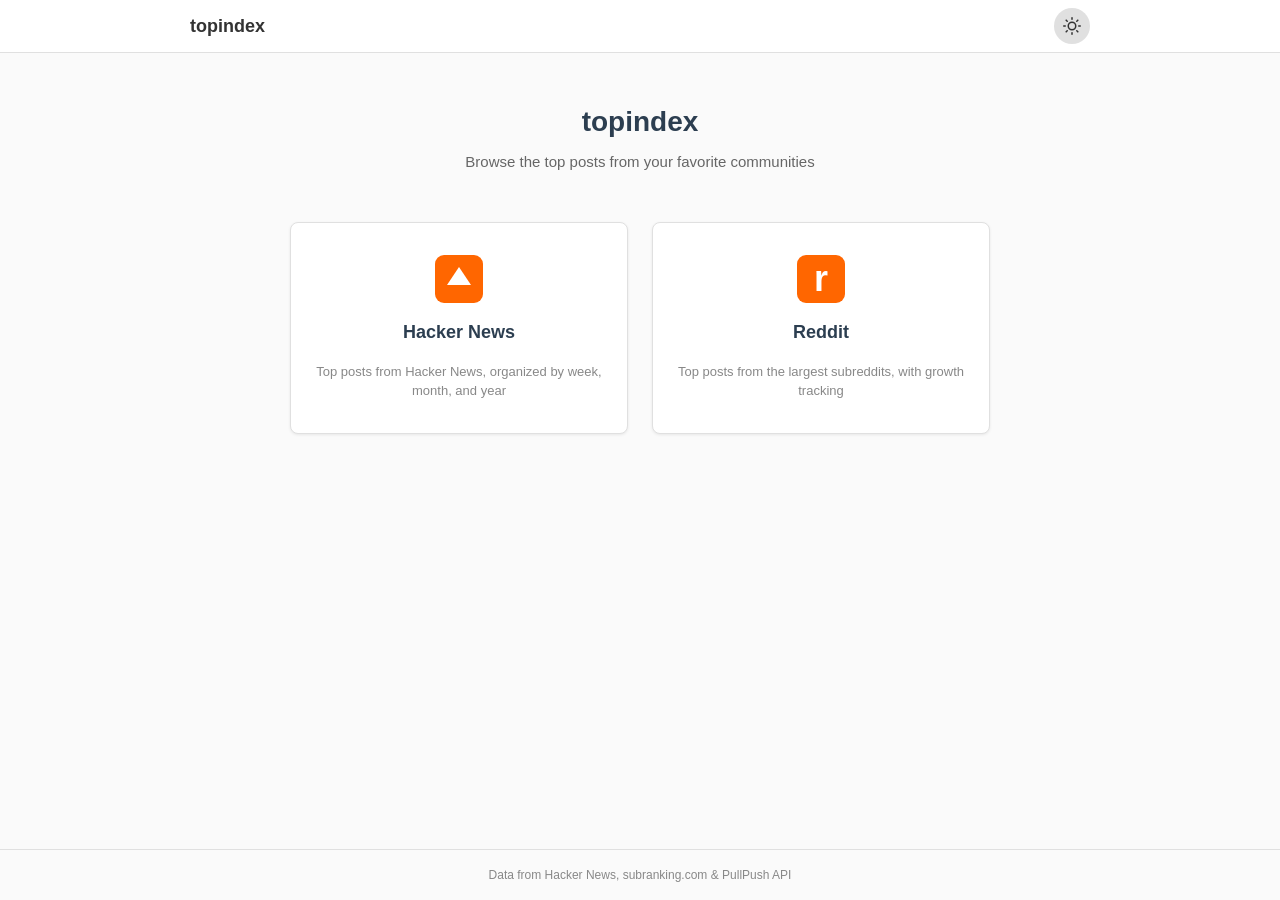
==== index.html @ 68e468b0 "Initial commit: topindex site with hackernews and reddit sub-sites - Root landing page with cards li" ====
<!DOCTYPE html>
<html lang="en">
<head>
<meta charset="UTF-8">
<script>!function(){var e=localStorage.getItem('ti_theme');e||(e=matchMedia('(prefers-color-scheme:dark)').matches?'dark':'light');document.documentElement.setAttribute('data-theme',e)}()</script>
<meta name="viewport" content="width=device-width, initial-scale=1.0">
<link rel="icon" type="image/svg+xml" href="favicon.svg">
<title>topindex</title>
<style>
:root {
    --bg: #fafafa;
    --bg-card: #ffffff;
    --bg-card-hover: #fff8f0;
    --bg-header: #ffffff;
    --text: #333;
    --text-heading: #2c3e50;
    --text-secondary: #666;
    --text-muted: #888;
    --accent: #ff6600;
    --accent-hover: #e85d00;
    --border: #e0e0e0;
    --border-header: #e0e0e0;
    --bg-btn: #e0e0e0;
    --bg-btn-hover: #d0d0d0;
    --shadow: rgba(0,0,0,0.08);
    --shadow-hover: rgba(0,0,0,0.14);
}
[data-theme="dark"] {
    --bg: #1a1a1b;
    --bg-card: #272729;
    --bg-card-hover: #2d2520;
    --bg-header: #272729;
    --text: #d7dadc;
    --text-heading: #f0f0f0;
    --text-secondary: #aaa;
    --text-muted: #818384;
    --accent: #ff7a1a;
    --accent-hover: #ff8833;
    --border: #3a3a3c;
    --border-header: #3a3a3c;
    --bg-btn: #3a3a3a;
    --bg-btn-hover: #4a4a4a;
    --shadow: rgba(0,0,0,0.2);
    --shadow-hover: rgba(0,0,0,0.3);
}

* { margin: 0; padding: 0; box-sizing: border-box; }

body {
    font-family: -apple-system, BlinkMacSystemFont, "Segoe UI", Roboto, Helvetica, Arial, sans-serif;
    color: var(--text);
    background: var(--bg);
    line-height: 1.5;
    min-height: 100vh;
    display: flex;
    flex-direction: column;
}

.site-header {
    background: var(--bg-header);
    border-bottom: 1px solid var(--border-header);
    padding: 8px 16px;
}
.site-header-inner {
    max-width: 900px;
    margin: 0 auto;
    display: flex;
    align-items: center;
    justify-content: space-between;
}
.site-header h1 {
    margin: 0;
    font-size: 18px;
    font-weight: 700;
}
.site-header h1 a {
    color: var(--text);
    text-decoration: none;
}
.site-header h1 a:hover {
    color: var(--accent);
}
.theme-toggle {
    background: var(--bg-btn);
    border: none;
    border-radius: 50%;
    width: 36px;
    height: 36px;
    cursor: pointer;
    font-size: 18px;
    display: flex;
    align-items: center;
    justify-content: center;
    transition: all 0.15s ease;
    color: var(--text);
}
.theme-toggle:hover {
    background: var(--bg-btn-hover);
    transform: scale(1.1);
}
.icon-sun, .icon-moon { width: 18px; height: 18px; }
[data-theme="light"] .icon-moon,
[data-theme="dark"] .icon-sun { display: none; }
[data-theme="light"] .icon-sun,
[data-theme="dark"] .icon-moon { display: block; }

main {
    flex: 1;
    max-width: 900px;
    width: 100%;
    margin: 0 auto;
    padding: 48px 16px;
}

.hero {
    text-align: center;
    margin-bottom: 48px;
}
.hero h2 {
    font-size: 28px;
    font-weight: 700;
    color: var(--text-heading);
    margin-bottom: 8px;
}
.hero p {
    font-size: 15px;
    color: var(--text-secondary);
}

.sites {
    display: grid;
    grid-template-columns: 1fr 1fr;
    gap: 24px;
    max-width: 700px;
    margin: 0 auto;
}

.site-card {
    background: var(--bg-card);
    border: 1px solid var(--border);
    border-radius: 8px;
    padding: 32px 24px;
    text-decoration: none;
    color: var(--text);
    transition: all 0.15s ease;
    display: flex;
    flex-direction: column;
    align-items: center;
    gap: 16px;
    box-shadow: 0 1px 3px var(--shadow);
}
.site-card:hover {
    border-color: var(--accent);
    box-shadow: 0 4px 12px var(--shadow-hover);
    background: var(--bg-card-hover);
    transform: translateY(-2px);
}
.site-card:visited {
    color: var(--text);
}

.site-icon {
    width: 48px;
    height: 48px;
}

.site-card h3 {
    font-size: 18px;
    font-weight: 600;
    color: var(--text-heading);
    margin: 0;
}
.site-card:hover h3 {
    color: var(--accent);
}

.site-card p {
    font-size: 13px;
    color: var(--text-muted);
    text-align: center;
    margin: 0;
}

.site-footer {
    text-align: center;
    padding: 16px;
    font-size: 12px;
    color: var(--text-muted);
    border-top: 1px solid var(--border);
}
.site-footer a {
    color: var(--text-muted);
    text-decoration: none;
}
.site-footer a:hover {
    color: var(--accent);
    text-decoration: underline;
}

@media (max-width: 600px) {
    .sites {
        grid-template-columns: 1fr;
        gap: 16px;
    }
    .hero h2 {
        font-size: 22px;
    }
    main {
        padding: 32px 16px;
    }
}
</style>
</head>
<body>

<header class="site-header">
    <div class="site-header-inner">
        <h1><a href="/">topindex</a></h1>
        <button class="theme-toggle" onclick="toggleTheme()" aria-label="Toggle dark mode">
            <svg class="icon-sun" xmlns="http://www.w3.org/2000/svg" viewBox="0 0 24 24" fill="none" stroke="currentColor" stroke-width="2" stroke-linecap="round" stroke-linejoin="round"><circle cx="12" cy="12" r="5"/><line x1="12" y1="1" x2="12" y2="3"/><line x1="12" y1="21" x2="12" y2="23"/><line x1="4.22" y1="4.22" x2="5.64" y2="5.64"/><line x1="18.36" y1="18.36" x2="19.78" y2="19.78"/><line x1="1" y1="12" x2="3" y2="12"/><line x1="21" y1="12" x2="23" y2="12"/><line x1="4.22" y1="19.78" x2="5.64" y2="18.36"/><line x1="18.36" y1="5.64" x2="19.78" y2="4.22"/></svg>
            <svg class="icon-moon" xmlns="http://www.w3.org/2000/svg" viewBox="0 0 24 24" fill="none" stroke="currentColor" stroke-width="2" stroke-linecap="round" stroke-linejoin="round"><path d="M21 12.79A9 9 0 1 1 11.21 3 7 7 0 0 0 21 12.79z"/></svg>
        </button>
    </div>
</header>

<main>
    <div class="hero">
        <h2>topindex</h2>
        <p>Browse the top posts from your favorite communities</p>
    </div>

    <div class="sites">

        <a href="hackernews/" class="site-card">
            <svg class="site-icon" viewBox="0 0 32 32" xmlns="http://www.w3.org/2000/svg"><rect width="32" height="32" rx="6" fill="#ff6600"/><polygon points="16,8 24,20 8,20" fill="white"/></svg>
            <h3>Hacker News</h3>
            <p>Top posts from Hacker News, organized by week, month, and year</p>
        </a>

        <a href="reddit/" class="site-card">
            <svg class="site-icon" viewBox="0 0 32 32" xmlns="http://www.w3.org/2000/svg"><rect width="32" height="32" rx="6" fill="#ff6600"/><text x="16" y="24" text-anchor="middle" font-family="-apple-system,BlinkMacSystemFont,sans-serif" font-size="24" font-weight="700" fill="#fff">r</text></svg>
            <h3>Reddit</h3>
            <p>Top posts from the largest subreddits, with growth tracking</p>
        </a>
    </div>
</main>

<footer class="site-footer">
    Data from <a href="https://news.ycombinator.com" target="_blank" rel="noopener">Hacker News</a>,
    <a href="https://subranking.com" target="_blank" rel="noopener">subranking.com</a> &amp;
    <a href="https://pullpush.io" target="_blank" rel="noopener">PullPush API</a>
</footer>

<script>
function toggleTheme() {
    var t = document.documentElement;
    var c = t.getAttribute('data-theme') === 'dark' ? 'light' : 'dark';
    t.setAttribute('data-theme', c);
    localStorage.setItem('ti_theme', c);
    // Sync with sub-site themes
    localStorage.setItem('theme', c);
    localStorage.setItem('hn_theme', c);
}
</script>
</body>
</html>
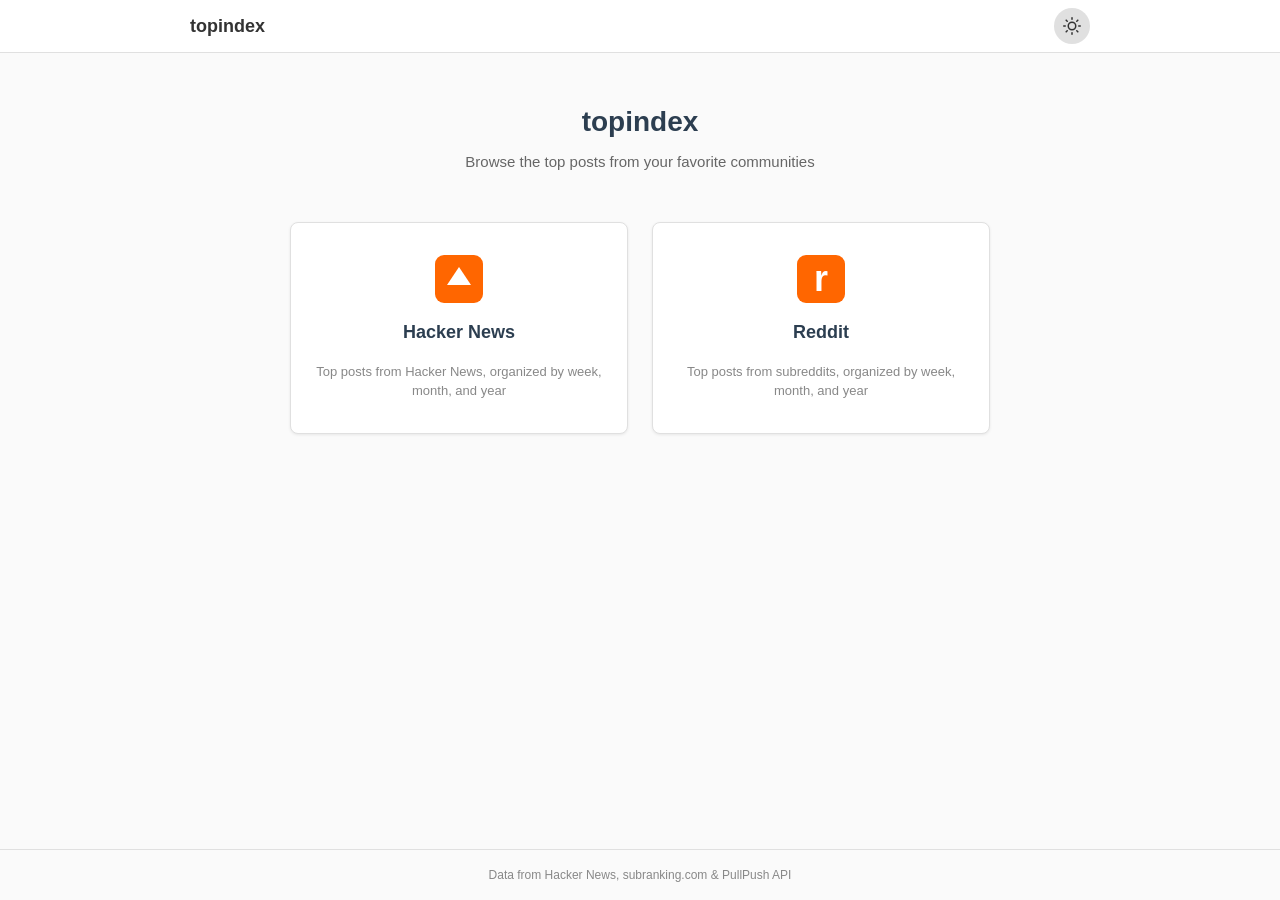
==== commit 9527a7ae: "Update Reddit card description on root index" ====
--- a/index.html
+++ b/index.html
@@ -240,7 +240,7 @@
         <a href="reddit/" class="site-card">
             <svg class="site-icon" viewBox="0 0 32 32" xmlns="http://www.w3.org/2000/svg"><rect width="32" height="32" rx="6" fill="#ff6600"/><text x="16" y="24" text-anchor="middle" font-family="-apple-system,BlinkMacSystemFont,sans-serif" font-size="24" font-weight="700" fill="#fff">r</text></svg>
             <h3>Reddit</h3>
-            <p>Top posts from the largest subreddits, with growth tracking</p>
+            <p>Top posts from subreddits, organized by week, month, and year</p>
         </a>
     </div>
 </main>
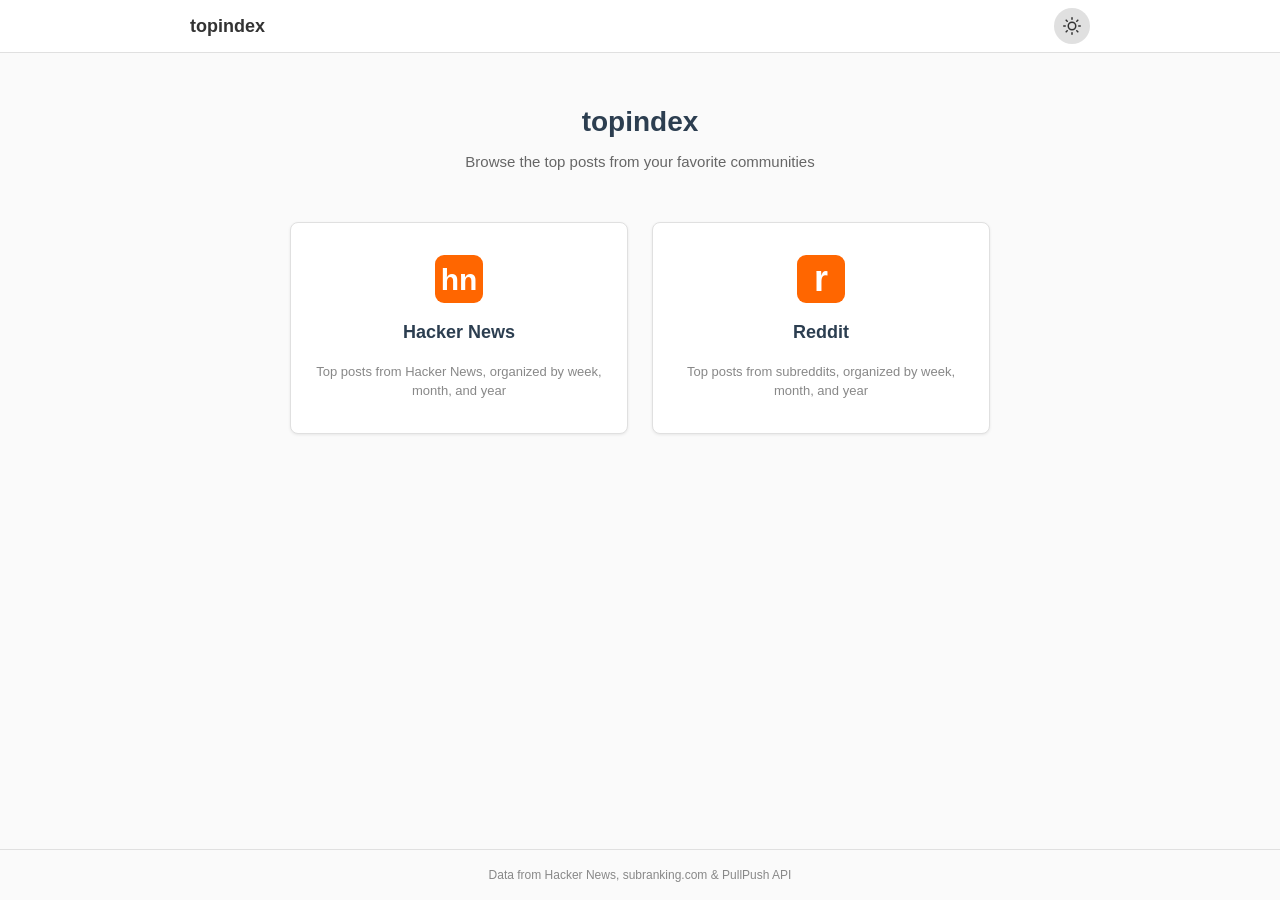
==== commit df2a1d68: "Add Google Analytics (G-R2H3DBGJZJ) to all pages" ====
--- a/index.html
+++ b/index.html
@@ -6,6 +6,13 @@
 <meta name="viewport" content="width=device-width, initial-scale=1.0">
 <link rel="icon" type="image/svg+xml" href="favicon.svg">
 <title>topindex</title>
+<script async src="https://www.googletagmanager.com/gtag/js?id=G-R2H3DBGJZJ"></script>
+<script>
+  window.dataLayer = window.dataLayer || [];
+  function gtag(){dataLayer.push(arguments);}
+  gtag('js', new Date());
+  gtag('config', 'G-R2H3DBGJZJ');
+</script>
 <style>
 :root {
     --bg: #fafafa;
@@ -232,7 +239,7 @@
     <div class="sites">
 
         <a href="hackernews/" class="site-card">
-            <svg class="site-icon" viewBox="0 0 32 32" xmlns="http://www.w3.org/2000/svg"><rect width="32" height="32" rx="6" fill="#ff6600"/><polygon points="16,8 24,20 8,20" fill="white"/></svg>
+            <svg class="site-icon" viewBox="0 0 32 32" xmlns="http://www.w3.org/2000/svg"><rect width="32" height="32" rx="6" fill="#ff6600"/><text x="16" y="23" text-anchor="middle" font-family="Arial,Helvetica,sans-serif" font-size="20" font-weight="700" fill="white">hn</text></svg>
             <h3>Hacker News</h3>
             <p>Top posts from Hacker News, organized by week, month, and year</p>
         </a>
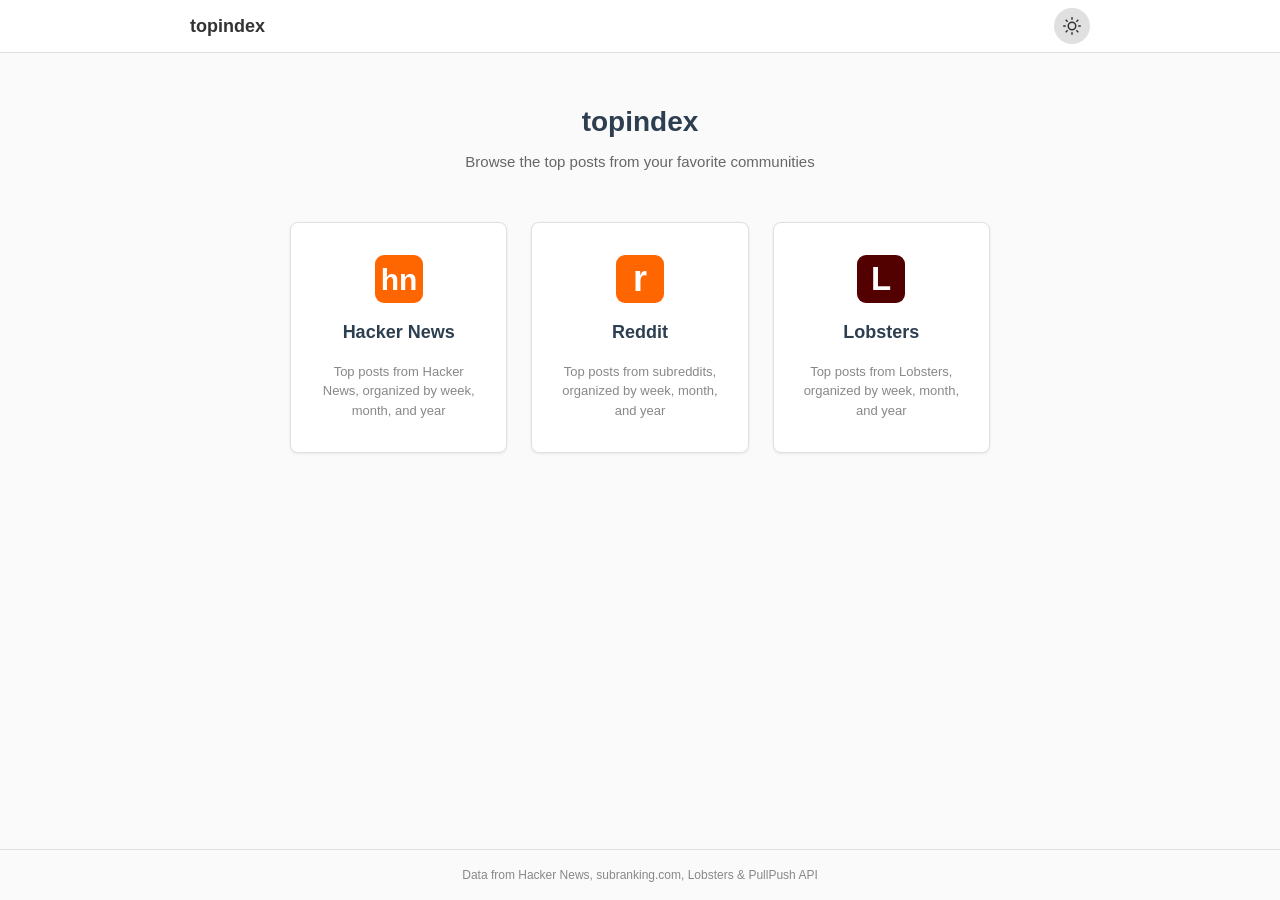
==== commit 57d13472: "Add Lobsters sub-site and update root index to 3-column grid" ====
--- a/index.html
+++ b/index.html
@@ -136,7 +136,7 @@
 
 .sites {
     display: grid;
-    grid-template-columns: 1fr 1fr;
+    grid-template-columns: repeat(3, 1fr);
     gap: 24px;
     max-width: 700px;
     margin: 0 auto;
@@ -249,12 +249,19 @@
             <h3>Reddit</h3>
             <p>Top posts from subreddits, organized by week, month, and year</p>
         </a>
+
+        <a href="lobsters/" class="site-card">
+            <svg class="site-icon" viewBox="0 0 32 32" xmlns="http://www.w3.org/2000/svg"><rect width="32" height="32" rx="6" fill="#520000"/><text x="16" y="23" text-anchor="middle" font-family="Arial,Helvetica,sans-serif" font-size="22" font-weight="700" fill="white">L</text></svg>
+            <h3>Lobsters</h3>
+            <p>Top posts from Lobsters, organized by week, month, and year</p>
+        </a>
     </div>
 </main>
 
 <footer class="site-footer">
     Data from <a href="https://news.ycombinator.com" target="_blank" rel="noopener">Hacker News</a>,
-    <a href="https://subranking.com" target="_blank" rel="noopener">subranking.com</a> &amp;
+    <a href="https://subranking.com" target="_blank" rel="noopener">subranking.com</a>,
+    <a href="https://lobste.rs" target="_blank" rel="noopener">Lobsters</a> &amp;
     <a href="https://pullpush.io" target="_blank" rel="noopener">PullPush API</a>
 </footer>
 
@@ -267,6 +274,7 @@
     // Sync with sub-site themes
     localStorage.setItem('theme', c);
     localStorage.setItem('hn_theme', c);
+    localStorage.setItem('lob_theme', c);
 }
 </script>
 </body>
